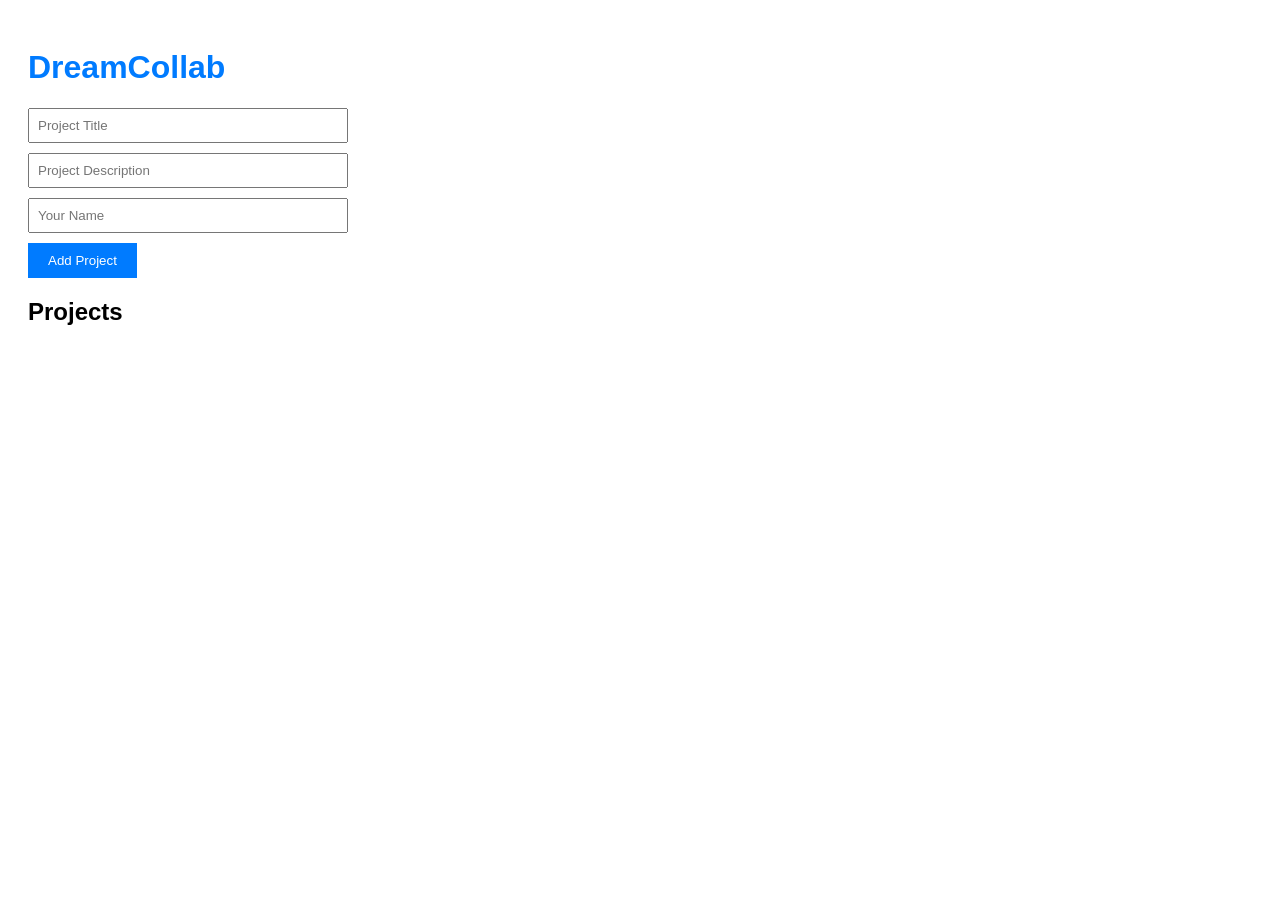
==== inde.html @ d4ff3e09 "Add files via upload" ====
<!doctype html>
     <html lang="en">
     <head>
         <meta charset="UTF-8">
         <meta name="viewport" content="width=device-width, initial-scale=1.0">
         <title>DreamCollab</title>
         <style>
             body {
                 font-family: Arial, sans-serif;
                 padding: 20px;
             }
             h1 {
                 color: #007bff;
             }
             form {
                 margin-bottom: 20px;
             }
             input {
                 display: block;
                 margin: 10px 0;
                 padding: 8px;
                 width: 100%;
                 max-width: 300px;
             }
             button {
                 padding: 10px 20px;
                 background-color: #007bff;
                 color: white;
                 border: none;
                 cursor: pointer;
             }
             button:hover {
                 background-color: #0056b3;
             }
         </style>
     </head>
     <body>
         <h1>DreamCollab</h1>
         <form id="projectForm">
             <input type="text" id="title" placeholder="Project Title" required>
             <input type="text" id="description" placeholder="Project Description" required>
             <input type="text" id="creator" placeholder="Your Name" required>
             <button type="submit">Add Project</button>
         </form>

         <h2>Projects</h2>
         <ul id="projectList"></ul>

         <script>
             const projectForm = document.getElementById('projectForm');
             const projectList = document.getElementById('projectList');
             let projects = [];

             projectForm.addEventListener('submit', (e) => {
                 e.preventDefault();
                 const title = document.getElementById('title').value;
                 const description = document.getElementById('description').value;
                 const creator = document.getElementById('creator').value;

                 const newProject = { title, description, creator };
                 projects.push(newProject);
                 displayProjects();

                 // Clear the form
                 projectForm.reset();
             });

             function displayProjects() {
                 projectList.innerHTML = '';
                 projects.forEach((project) => {
                     const li = document.createElement('li');
                     li.innerHTML = `
                         <h3>${project.title}</h3>
                         <p>${project.description}</p>
                         <small>Created by: ${project.creator}</small>
                     `;
                     projectList.appendChild(li);
                 });
             }
         </script>
     
     </body></html>
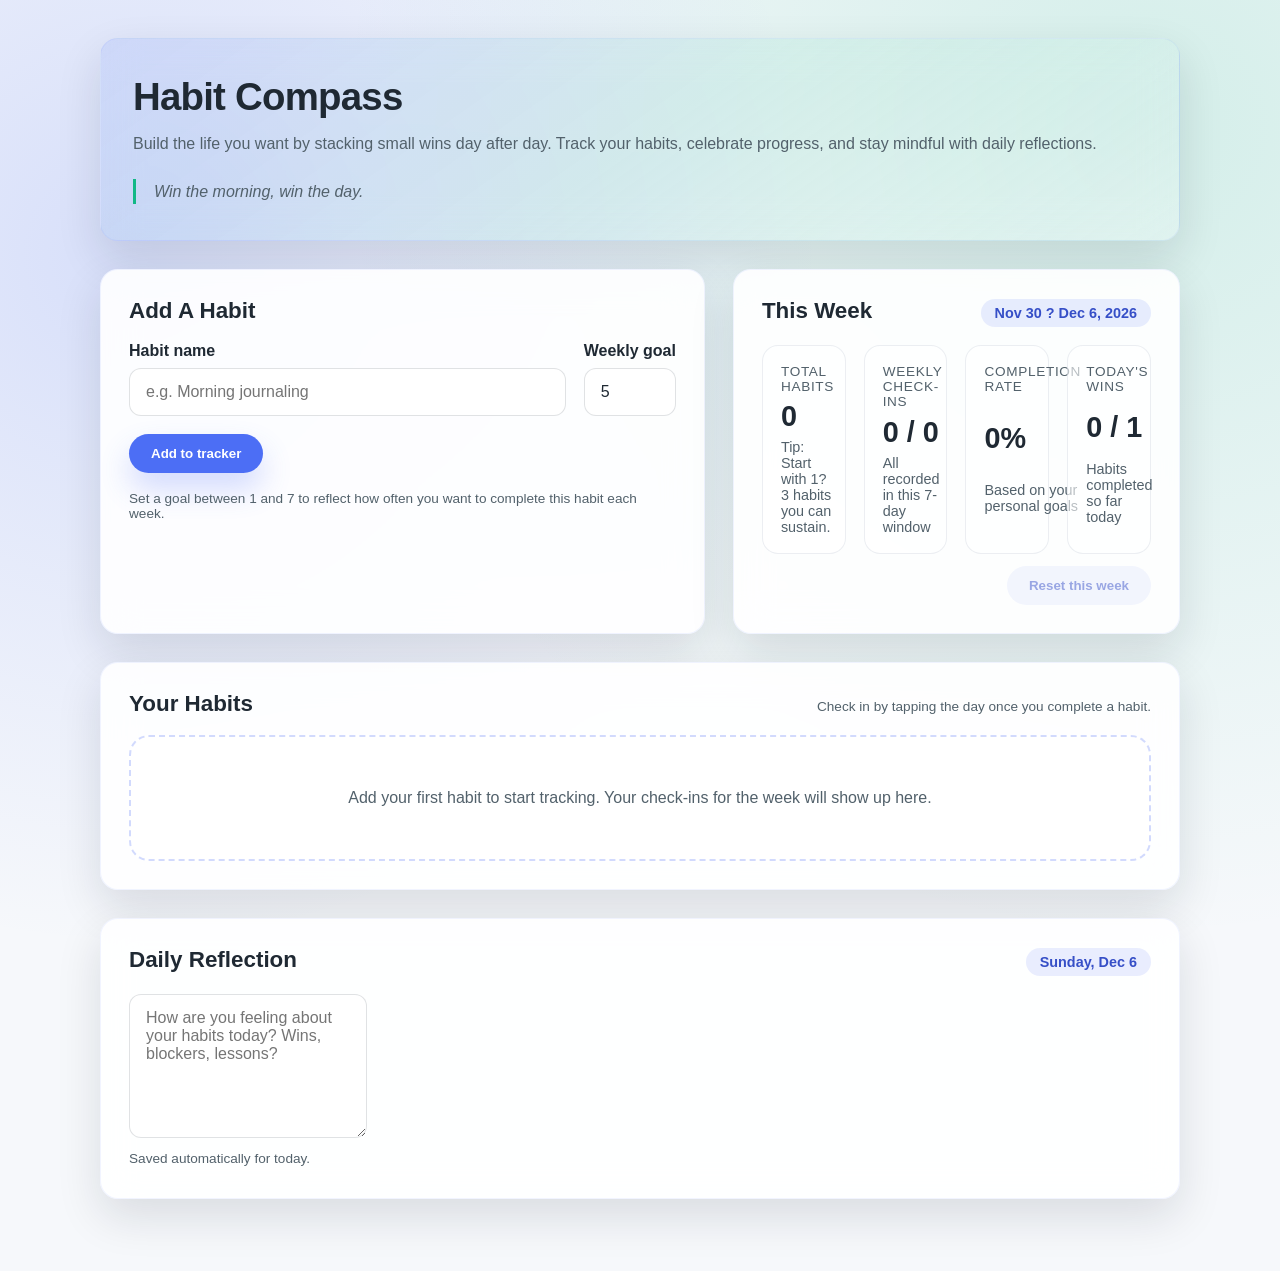
==== commit 0d09e30c: "Refactor: Revamp UI and functionality for habit tracker Co-authored-by: arjunbhaskerk <arjunbhaskerk" ====
--- a/inde.html
+++ b/inde.html
@@ -1,82 +1,865 @@
 <!doctype html>
-     <html lang="en">
-     <head>
-         <meta charset="UTF-8">
-         <meta name="viewport" content="width=device-width, initial-scale=1.0">
-         <title>DreamCollab</title>
-         <style>
-             body {
-                 font-family: Arial, sans-serif;
-                 padding: 20px;
-             }
-             h1 {
-                 color: #007bff;
-             }
-             form {
-                 margin-bottom: 20px;
-             }
-             input {
-                 display: block;
-                 margin: 10px 0;
-                 padding: 8px;
-                 width: 100%;
-                 max-width: 300px;
-             }
-             button {
-                 padding: 10px 20px;
-                 background-color: #007bff;
-                 color: white;
-                 border: none;
-                 cursor: pointer;
-             }
-             button:hover {
-                 background-color: #0056b3;
-             }
-         </style>
-     </head>
-     <body>
-         <h1>DreamCollab</h1>
-         <form id="projectForm">
-             <input type="text" id="title" placeholder="Project Title" required>
-             <input type="text" id="description" placeholder="Project Description" required>
-             <input type="text" id="creator" placeholder="Your Name" required>
-             <button type="submit">Add Project</button>
-         </form>
-
-         <h2>Projects</h2>
-         <ul id="projectList"></ul>
-
-         <script>
-             const projectForm = document.getElementById('projectForm');
-             const projectList = document.getElementById('projectList');
-             let projects = [];
-
-             projectForm.addEventListener('submit', (e) => {
-                 e.preventDefault();
-                 const title = document.getElementById('title').value;
-                 const description = document.getElementById('description').value;
-                 const creator = document.getElementById('creator').value;
-
-                 const newProject = { title, description, creator };
-                 projects.push(newProject);
-                 displayProjects();
-
-                 // Clear the form
-                 projectForm.reset();
-             });
-
-             function displayProjects() {
-                 projectList.innerHTML = '';
-                 projects.forEach((project) => {
-                     const li = document.createElement('li');
-                     li.innerHTML = `
-                         <h3>${project.title}</h3>
-                         <p>${project.description}</p>
-                         <small>Created by: ${project.creator}</small>
-                     `;
-                     projectList.appendChild(li);
-                 });
-             }
-         </script>
-     
-     </body></html>+<html lang="en">
+<head>
+    <meta charset="UTF-8">
+    <meta name="viewport" content="width=device-width, initial-scale=1.0">
+    <title>Simple Habit Tracker</title>
+    <style>
+        :root {
+            color-scheme: light dark;
+            --bg: #f6f8fb;
+            --surface: rgba(255, 255, 255, 0.9);
+            --surface-dark: rgba(27, 38, 59, 0.8);
+            --text: #1f2933;
+            --muted: #52616b;
+            --primary: #4c6ef5;
+            --primary-dark: #364fc7;
+            --accent: #12b886;
+            --shadow: 0 18px 45px rgba(15, 23, 42, 0.12);
+            --radius: 18px;
+            --transition: 200ms ease;
+        }
+
+        @media (prefers-color-scheme: dark) {
+            :root {
+                --bg: #0f172a;
+                --surface: rgba(15, 23, 42, 0.95);
+                --surface-dark: rgba(15, 23, 42, 0.85);
+                --text: #e2e8f0;
+                --muted: #94a3b8;
+                --shadow: 0 18px 35px rgba(0, 0, 0, 0.35);
+            }
+        }
+
+        * {
+            box-sizing: border-box;
+        }
+
+        body {
+            margin: 0;
+            font-family: "Inter", "Segoe UI", sans-serif;
+            background: radial-gradient(circle at 10% 20%, rgba(76, 110, 245, 0.18), transparent 45%),
+                radial-gradient(circle at 90% 10%, rgba(18, 184, 134, 0.15), transparent 50%),
+                var(--bg);
+            min-height: 100vh;
+            color: var(--text);
+            padding: 38px 18px 72px;
+        }
+
+        .app-shell {
+            max-width: 1080px;
+            margin: 0 auto;
+            display: flex;
+            flex-direction: column;
+            gap: 28px;
+        }
+
+        .card {
+            background: var(--surface);
+            backdrop-filter: blur(18px);
+            border-radius: var(--radius);
+            box-shadow: var(--shadow);
+            padding: 28px;
+            border: 1px solid rgba(76, 110, 245, 0.08);
+        }
+
+        .hero {
+            display: grid;
+            gap: 12px;
+            padding: 36px 32px;
+            background: linear-gradient(145deg, rgba(76, 110, 245, 0.12), rgba(18, 184, 134, 0.08), rgba(255, 255, 255, 0.2));
+        }
+
+        h1 {
+            margin: 0;
+            font-size: clamp(2rem, 3vw, 2.8rem);
+            letter-spacing: -0.02em;
+        }
+
+        p {
+            margin: 0;
+            line-height: 1.6;
+            color: var(--muted);
+        }
+
+        .quote {
+            margin-top: 10px;
+            padding-left: 18px;
+            border-left: 3px solid var(--accent);
+            font-style: italic;
+        }
+
+        .layout-grid {
+            display: grid;
+            gap: 28px;
+        }
+
+        @media (min-width: 960px) {
+            .layout-grid {
+                grid-template-columns: 1.15fr 0.85fr;
+            }
+        }
+
+        form {
+            display: grid;
+            gap: 18px;
+        }
+
+        .input-grid {
+            display: grid;
+            gap: 18px;
+        }
+
+        @media (min-width: 640px) {
+            .input-grid {
+                grid-template-columns: 1fr auto;
+            }
+        }
+
+        label {
+            display: flex;
+            flex-direction: column;
+            gap: 8px;
+            font-weight: 600;
+            color: var(--text);
+        }
+
+        input[type="text"],
+        input[type="number"],
+        textarea {
+            border-radius: 12px;
+            border: 1px solid rgba(82, 97, 107, 0.18);
+            padding: 14px 16px;
+            font-size: 1rem;
+            font-family: inherit;
+            color: inherit;
+            background: rgba(255, 255, 255, 0.85);
+            transition: border var(--transition), box-shadow var(--transition);
+        }
+
+        textarea {
+            resize: vertical;
+            min-height: 144px;
+        }
+
+        input:focus,
+        textarea:focus {
+            outline: none;
+            border-color: rgba(76, 110, 245, 0.6);
+            box-shadow: 0 0 0 4px rgba(76, 110, 245, 0.18);
+        }
+
+        button {
+            border: none;
+            border-radius: 999px;
+            padding: 12px 22px;
+            font-weight: 600;
+            cursor: pointer;
+            font-family: inherit;
+            transition: transform var(--transition), box-shadow var(--transition), background var(--transition);
+        }
+
+        .primary {
+            background: var(--primary);
+            color: #fff;
+            box-shadow: 0 16px 30px rgba(76, 110, 245, 0.24);
+        }
+
+        .primary:hover {
+            background: var(--primary-dark);
+            transform: translateY(-1px);
+        }
+
+        .secondary {
+            background: rgba(76, 110, 245, 0.12);
+            color: var(--primary-dark);
+        }
+
+        .secondary:hover {
+            background: rgba(76, 110, 245, 0.18);
+        }
+
+        .ghost {
+            background: transparent;
+            color: var(--primary-dark);
+            padding: 10px 18px;
+        }
+
+        .ghost:hover {
+            background: rgba(76, 110, 245, 0.12);
+        }
+
+        .danger {
+            background: rgba(240, 82, 82, 0.1);
+            color: #c81e1e;
+        }
+
+        .danger:hover {
+            background: rgba(240, 82, 82, 0.18);
+        }
+
+        .section-header {
+            display: flex;
+            gap: 12px;
+            align-items: baseline;
+            justify-content: space-between;
+            flex-wrap: wrap;
+            margin-bottom: 18px;
+        }
+
+        .section-header h2 {
+            margin: 0;
+            font-size: 1.4rem;
+        }
+
+        .chip {
+            background: rgba(76, 110, 245, 0.12);
+            color: var(--primary-dark);
+            padding: 6px 14px;
+            border-radius: 999px;
+            font-size: 0.9rem;
+            font-weight: 600;
+        }
+
+        .stats-grid {
+            display: grid;
+            gap: 18px;
+        }
+
+        @media (min-width: 720px) {
+            .stats-grid {
+                grid-template-columns: repeat(4, minmax(0, 1fr));
+            }
+        }
+
+        .stat {
+            background: rgba(255, 255, 255, 0.6);
+            border-radius: 16px;
+            padding: 18px;
+            display: grid;
+            gap: 6px;
+            border: 1px solid rgba(148, 163, 184, 0.18);
+        }
+
+        .stat .label {
+            font-size: 0.85rem;
+            letter-spacing: 0.05em;
+            text-transform: uppercase;
+            color: var(--muted);
+        }
+
+        .stat .value {
+            font-size: 1.8rem;
+            font-weight: 700;
+            color: var(--text);
+        }
+
+        .stat .helper {
+            font-size: 0.9rem;
+            color: var(--muted);
+        }
+
+        .habit-list {
+            display: grid;
+            gap: 18px;
+        }
+
+        .habit-card {
+            display: grid;
+            gap: 16px;
+            padding: 24px;
+        }
+
+        .habit-header {
+            display: flex;
+            flex-wrap: wrap;
+            align-items: center;
+            justify-content: space-between;
+            gap: 16px;
+        }
+
+        .habit-header h3 {
+            margin: 0 0 4px;
+            font-size: 1.3rem;
+        }
+
+        .habit-header p {
+            margin: 0;
+            color: var(--muted);
+        }
+
+        .habit-actions {
+            display: flex;
+            gap: 10px;
+        }
+
+        .habit-progress {
+            display: grid;
+            gap: 8px;
+        }
+
+        .progress-track {
+            position: relative;
+            background: rgba(76, 110, 245, 0.12);
+            height: 10px;
+            border-radius: 999px;
+            overflow: hidden;
+        }
+
+        .progress-bar {
+            position: absolute;
+            top: 0;
+            left: 0;
+            bottom: 0;
+            width: 0;
+            background: linear-gradient(90deg, var(--primary), var(--accent));
+            border-radius: inherit;
+            transition: width 220ms ease;
+        }
+
+        .habit-progress span {
+            font-size: 0.95rem;
+            color: var(--muted);
+        }
+
+        .habit-grid {
+            display: grid;
+            grid-template-columns: repeat(auto-fit, minmax(110px, 1fr));
+            gap: 12px;
+        }
+
+        .habit-day {
+            border-radius: 14px;
+            padding: 12px;
+            border: 1px solid rgba(148, 163, 184, 0.18);
+            background: rgba(255, 255, 255, 0.65);
+            display: grid;
+            grid-template-columns: auto 1fr;
+            align-items: center;
+            gap: 12px;
+            transition: border var(--transition), box-shadow var(--transition), transform var(--transition);
+            cursor: pointer;
+        }
+
+        .habit-day.today {
+            border-color: rgba(18, 184, 134, 0.45);
+            box-shadow: 0 12px 25px rgba(18, 184, 134, 0.17);
+            transform: translateY(-1px);
+        }
+
+        .habit-day input {
+            width: 22px;
+            height: 22px;
+            border-radius: 6px;
+            border: 2px solid rgba(148, 163, 184, 0.6);
+            appearance: none;
+            display: grid;
+            place-items: center;
+            transition: background var(--transition), border var(--transition);
+        }
+
+        .habit-day input:checked {
+            background: var(--accent);
+            border-color: var(--accent);
+        }
+
+        .habit-day input:checked::after {
+            content: "?";
+            font-size: 0.75rem;
+            color: #fff;
+        }
+
+        .weekday {
+            font-weight: 700;
+            font-size: 0.95rem;
+            color: var(--text);
+        }
+
+        .day-number {
+            font-size: 0.85rem;
+            color: var(--muted);
+        }
+
+        .empty-state {
+            margin: 0;
+            text-align: center;
+            padding: 48px 18px;
+            color: var(--muted);
+            background: rgba(255, 255, 255, 0.7);
+            border-radius: 20px;
+            border: 2px dashed rgba(76, 110, 245, 0.25);
+        }
+
+        .hint {
+            font-size: 0.85rem;
+            color: var(--muted);
+            margin-top: 6px;
+        }
+
+        .form-footer {
+            display: flex;
+            align-items: center;
+            gap: 12px;
+            flex-wrap: wrap;
+        }
+
+        .badge {
+            padding: 6px 12px;
+            border-radius: 999px;
+            background: rgba(76, 110, 245, 0.12);
+            color: var(--primary-dark);
+            font-size: 0.85rem;
+            font-weight: 600;
+        }
+
+        .reflection textarea {
+            background: rgba(255, 255, 255, 0.72);
+        }
+
+        .habits-footer {
+            display: flex;
+            justify-content: flex-end;
+            margin-top: 12px;
+        }
+
+        .habits-footer button {
+            margin-left: auto;
+        }
+
+        .habits-footer button:disabled {
+            opacity: 0.5;
+            cursor: not-allowed;
+            box-shadow: none;
+        }
+    </style>
+</head>
+<body>
+    <div class="app-shell">
+        <header class="hero card">
+            <h1>Habit Compass</h1>
+            <p>Build the life you want by stacking small wins day after day. Track your habits, celebrate progress, and stay mindful with daily reflections.</p>
+            <p class="quote" data-quote></p>
+        </header>
+
+        <main class="layout-grid">
+            <section class="card">
+                <div class="section-header">
+                    <h2>Add A Habit</h2>
+                </div>
+                <form id="habitForm" autocomplete="off">
+                    <div class="input-grid">
+                        <label>
+                            Habit name
+                            <input type="text" id="habitName" placeholder="e.g. Morning journaling" required minlength="2" maxlength="60">
+                        </label>
+                        <label>
+                            Weekly goal
+                            <input type="number" id="habitGoal" value="5" min="1" max="7" step="1">
+                        </label>
+                    </div>
+                    <div class="form-footer">
+                        <button type="submit" class="primary">Add to tracker</button>
+                        <span class="hint">Set a goal between 1 and 7 to reflect how often you want to complete this habit each week.</span>
+                    </div>
+                </form>
+            </section>
+
+            <section class="card stats">
+                <div class="section-header">
+                    <h2>This Week</h2>
+                    <span class="chip" data-week-range></span>
+                </div>
+                <div class="stats-grid">
+                    <article class="stat">
+                        <span class="label">Total Habits</span>
+                        <span class="value" data-total-habits>0</span>
+                        <span class="helper" data-new-habit-helper></span>
+                    </article>
+                    <article class="stat">
+                        <span class="label">Weekly Check-ins</span>
+                        <span class="value" data-weekly-checkins>0 / 0</span>
+                        <span class="helper">All recorded in this 7-day window</span>
+                    </article>
+                    <article class="stat">
+                        <span class="label">Completion Rate</span>
+                        <span class="value" data-completion-rate>0%</span>
+                        <span class="helper">Based on your personal goals</span>
+                    </article>
+                    <article class="stat">
+                        <span class="label">Today's Wins</span>
+                        <span class="value" data-today-progress>0</span>
+                        <span class="helper">Habits completed so far today</span>
+                    </article>
+                </div>
+                <div class="habits-footer">
+                    <button type="button" id="resetWeekButton" class="secondary" disabled>Reset this week</button>
+                </div>
+            </section>
+        </main>
+
+        <section class="card">
+            <div class="section-header">
+                <h2>Your Habits</h2>
+                <span class="hint">Check in by tapping the day once you complete a habit.</span>
+            </div>
+            <div class="habit-list" data-habit-list>
+                <p class="empty-state">Add your first habit to start tracking. Your check-ins for the week will show up here.</p>
+            </div>
+        </section>
+
+        <section class="card reflection">
+            <div class="section-header">
+                <h2>Daily Reflection</h2>
+                <span class="chip" data-reflection-date></span>
+            </div>
+            <textarea id="dailyReflection" placeholder="How are you feeling about your habits today? Wins, blockers, lessons?"></textarea>
+            <p class="hint">Saved automatically for today.</p>
+        </section>
+    </div>
+
+    <script>
+        const STORAGE_KEY = "simpleHabitTrackerHabitsV1";
+        const REFLECTION_KEY_PREFIX = "simpleHabitTrackerReflection";
+
+        const habitForm = document.getElementById("habitForm");
+        const habitNameInput = document.getElementById("habitName");
+        const habitGoalInput = document.getElementById("habitGoal");
+        const habitList = document.querySelector("[data-habit-list]");
+        const weekRangeEl = document.querySelector("[data-week-range]");
+        const totalHabitsEl = document.querySelector("[data-total-habits]");
+        const weeklyCheckinsEl = document.querySelector("[data-weekly-checkins]");
+        const completionRateEl = document.querySelector("[data-completion-rate]");
+        const todayProgressEl = document.querySelector("[data-today-progress]");
+        const newHabitHelper = document.querySelector("[data-new-habit-helper]");
+        const resetWeekButton = document.getElementById("resetWeekButton");
+        const quoteEl = document.querySelector("[data-quote]");
+        const reflectionTextarea = document.getElementById("dailyReflection");
+        const reflectionDateBadge = document.querySelector("[data-reflection-date]");
+
+        const today = new Date();
+        const todayIso = formatISODate(today);
+        const reflectionKey = `${REFLECTION_KEY_PREFIX}-${todayIso}`;
+
+        let habits = loadHabits();
+
+        habitForm.addEventListener("submit", (event) => {
+            event.preventDefault();
+            const name = habitNameInput.value.trim();
+            const goalValue = clampGoal(habitGoalInput.value);
+            if (!name) {
+                habitNameInput.focus();
+                return;
+            }
+
+            const newHabit = {
+                id: createId(),
+                name,
+                goalPerWeek: goalValue,
+                completions: {},
+                createdAt: todayIso
+            };
+
+            habits = [newHabit, ...habits];
+            saveHabits();
+            habitForm.reset();
+            habitGoalInput.value = goalValue;
+            habitNameInput.focus();
+            renderHabits();
+        });
+
+        resetWeekButton.addEventListener("click", () => {
+            if (!habits.length) {
+                return;
+            }
+            const week = getWeekDates();
+            const weekDates = week.map((day) => day.iso);
+            const hasCompletions = habits.some((habit) => weekDates.some((date) => habit.completions?.[date]));
+            if (!hasCompletions) {
+                return;
+            }
+            const confirmed = window.confirm("Reset all check-ins for the current week? This cannot be undone.");
+            if (!confirmed) {
+                return;
+            }
+            habits = habits.map((habit) => {
+                const updated = { ...habit };
+                weekDates.forEach((date) => {
+                    if (updated.completions) {
+                        delete updated.completions[date];
+                    }
+                });
+                return updated;
+            });
+            saveHabits();
+            renderHabits();
+        });
+
+        reflectionTextarea.addEventListener("input", () => {
+            const value = reflectionTextarea.value.trim();
+            if (value) {
+                localStorage.setItem(reflectionKey, value);
+            } else {
+                localStorage.removeItem(reflectionKey);
+            }
+        });
+
+        function loadHabits() {
+            try {
+                const saved = JSON.parse(localStorage.getItem(STORAGE_KEY) || "[]");
+                if (!Array.isArray(saved)) {
+                    return [];
+                }
+                return saved.map((habit) => normalizeHabit(habit));
+            } catch (error) {
+                console.warn("Unable to load saved habits", error);
+                return [];
+            }
+        }
+
+        function normalizeHabit(habit) {
+            const goal = clampGoal(habit?.goalPerWeek ?? 5);
+            return {
+                id: habit?.id ?? createId(),
+                name: habit?.name?.trim() || "Untitled habit",
+                goalPerWeek: goal,
+                completions: isPlainObject(habit?.completions) ? habit.completions : {},
+                createdAt: habit?.createdAt ?? todayIso
+            };
+        }
+
+        function saveHabits() {
+            localStorage.setItem(STORAGE_KEY, JSON.stringify(habits));
+        }
+
+        function clampGoal(value) {
+            const num = Number(value);
+            if (!Number.isFinite(num)) {
+                return 5;
+            }
+            return Math.min(7, Math.max(1, Math.round(num)));
+        }
+
+        function createId() {
+            if (typeof crypto !== "undefined" && typeof crypto.randomUUID === "function") {
+                return crypto.randomUUID();
+            }
+            return `habit-${Date.now()}-${Math.random().toString(16).slice(2)}`;
+        }
+
+        function isPlainObject(value) {
+            return typeof value === "object" && value !== null && !Array.isArray(value);
+        }
+
+        function formatISODate(date) {
+            return date.toISOString().slice(0, 10);
+        }
+
+        function getWeekDates(baseDate = new Date()) {
+            const start = new Date(baseDate);
+            const day = start.getDay();
+            const diff = start.getDate() - day + (day === 0 ? -6 : 1);
+            start.setDate(diff);
+            start.setHours(0, 0, 0, 0);
+            return Array.from({ length: 7 }, (_, index) => {
+                const current = new Date(start);
+                current.setDate(start.getDate() + index);
+                return {
+                    iso: formatISODate(current),
+                    weekday: current.toLocaleDateString(undefined, { weekday: "short" }),
+                    dayNumber: current.getDate(),
+                    month: current.toLocaleDateString(undefined, { month: "short" }),
+                    year: current.getFullYear(),
+                    fullLabel: current.toLocaleDateString(undefined, { weekday: "long", month: "long", day: "numeric" })
+                };
+            });
+        }
+
+        function renderHabits() {
+            const week = getWeekDates();
+            habitList.innerHTML = "";
+
+            if (!habits.length) {
+                habitList.innerHTML = '<p class="empty-state">Add your first habit to start tracking. Your check-ins for the week will show up here.</p>';
+                updateSummary(week);
+                return;
+            }
+
+            const fragment = document.createDocumentFragment();
+            habits.forEach((habit) => {
+                const habitCard = document.createElement("article");
+                habitCard.className = "habit-card card";
+
+                const header = document.createElement("div");
+                header.className = "habit-header";
+
+                const info = document.createElement("div");
+                const title = document.createElement("h3");
+                title.textContent = habit.name;
+                const subtitle = document.createElement("p");
+                subtitle.textContent = `Goal: ${habit.goalPerWeek} ${habit.goalPerWeek === 1 ? "check-in" : "check-ins"} this week`;
+                info.append(title, subtitle);
+
+                const actions = document.createElement("div");
+                actions.className = "habit-actions";
+
+                const todayButton = document.createElement("button");
+                todayButton.type = "button";
+                todayButton.className = "ghost";
+                todayButton.textContent = habit.completions?.[todayIso] ? "Undo today" : "Mark today";
+                todayButton.addEventListener("click", () => {
+                    toggleCompletion(habit.id, todayIso, !(habit.completions?.[todayIso]));
+                });
+
+                const deleteButton = document.createElement("button");
+                deleteButton.type = "button";
+                deleteButton.className = "danger";
+                deleteButton.textContent = "Remove";
+                deleteButton.addEventListener("click", () => {
+                    const confirmed = window.confirm(`Remove the habit "${habit.name}"? This will delete all check-ins.`);
+                    if (!confirmed) {
+                        return;
+                    }
+                    habits = habits.filter((item) => item.id !== habit.id);
+                    saveHabits();
+                    renderHabits();
+                });
+
+                actions.append(todayButton, deleteButton);
+                header.append(info, actions);
+
+                const completedThisWeek = week.filter((day) => habit.completions?.[day.iso]).length;
+                const goal = Math.min(7, Math.max(1, habit.goalPerWeek));
+                const completionPercent = Math.max(0, Math.min(100, Math.round((completedThisWeek / goal) * 100)));
+
+                const progressWrapper = document.createElement("div");
+                progressWrapper.className = "habit-progress";
+
+                const progressTrack = document.createElement("div");
+                progressTrack.className = "progress-track";
+                progressTrack.setAttribute("role", "progressbar");
+                progressTrack.setAttribute("aria-valuemin", "0");
+                progressTrack.setAttribute("aria-valuemax", String(goal));
+                progressTrack.setAttribute("aria-valuenow", String(completedThisWeek));
+
+                const progressBar = document.createElement("div");
+                progressBar.className = "progress-bar";
+                progressBar.style.width = `${completionPercent}%`;
+
+                progressTrack.append(progressBar);
+                const progressLabel = document.createElement("span");
+                progressLabel.textContent = `${completedThisWeek}/${goal} check-ins logged`;
+                progressWrapper.append(progressTrack, progressLabel);
+
+                const grid = document.createElement("div");
+                grid.className = "habit-grid";
+
+                week.forEach((day) => {
+                    const dayLabel = document.createElement("label");
+                    dayLabel.className = "habit-day";
+                    dayLabel.title = day.fullLabel;
+                    if (day.iso === todayIso) {
+                        dayLabel.classList.add("today");
+                    }
+
+                    const checkbox = document.createElement("input");
+                    checkbox.type = "checkbox";
+                    checkbox.checked = Boolean(habit.completions?.[day.iso]);
+                    checkbox.setAttribute("aria-label", `${habit.name} on ${day.fullLabel}`);
+                    checkbox.addEventListener("change", (event) => {
+                        toggleCompletion(habit.id, day.iso, event.target.checked);
+                    });
+
+                    const textWrapper = document.createElement("div");
+                    textWrapper.style.display = "grid";
+                    textWrapper.style.gap = "2px";
+                    const weekdaySpan = document.createElement("span");
+                    weekdaySpan.className = "weekday";
+                    weekdaySpan.textContent = day.weekday;
+                    const dayNumberSpan = document.createElement("span");
+                    dayNumberSpan.className = "day-number";
+                    dayNumberSpan.textContent = `${day.dayNumber} ${day.month}`;
+                    textWrapper.append(weekdaySpan, dayNumberSpan);
+
+                    dayLabel.append(checkbox, textWrapper);
+                    grid.append(dayLabel);
+                });
+
+                habitCard.append(header, progressWrapper, grid);
+                fragment.append(habitCard);
+            });
+
+            habitList.append(fragment);
+            updateSummary(week);
+        }
+
+        function toggleCompletion(habitId, dateIso, isComplete) {
+            habits = habits.map((habit) => {
+                if (habit.id !== habitId) {
+                    return habit;
+                }
+                const completions = { ...(habit.completions || {}) };
+                if (isComplete) {
+                    completions[dateIso] = true;
+                } else {
+                    delete completions[dateIso];
+                }
+                return { ...habit, completions };
+            });
+            saveHabits();
+            renderHabits();
+        }
+
+        function updateSummary(week = getWeekDates()) {
+            const totalHabits = habits.length;
+            const totalTargets = habits.reduce((sum, habit) => sum + Math.min(7, Math.max(1, habit.goalPerWeek)), 0);
+            const totalCheckins = habits.reduce((sum, habit) => {
+                return sum + week.reduce((count, day) => count + (habit.completions?.[day.iso] ? 1 : 0), 0);
+            }, 0);
+            const todayCompletions = habits.filter((habit) => habit.completions?.[todayIso]).length;
+            const completionRate = totalTargets ? Math.round((totalCheckins / totalTargets) * 100) : 0;
+
+            totalHabitsEl.textContent = String(totalHabits);
+            newHabitHelper.textContent = totalHabits ? "" : "Tip: Start with 1?3 habits you can sustain.";
+            weeklyCheckinsEl.textContent = `${totalCheckins} / ${totalTargets}`;
+            completionRateEl.textContent = `${Math.min(100, Math.max(0, completionRate))}%`;
+            todayProgressEl.textContent = `${todayCompletions} / ${totalHabits || 1}`;
+
+            const start = week[0];
+            const end = week[week.length - 1];
+            const sameYear = start.year === end.year;
+            const rangeText = `${start.month} ${start.dayNumber}${sameYear ? "" : `, ${start.year}`} ? ${end.month} ${end.dayNumber}, ${end.year}`;
+            weekRangeEl.textContent = rangeText;
+
+            const hasCheckins = totalCheckins > 0;
+            resetWeekButton.disabled = !hasCheckins;
+        }
+
+        function renderQuote() {
+            const quotes = [
+                "Small, consistent actions create lasting change.",
+                "You don?t need more motivation, just one tiny action right now.",
+                "Habits are votes for the person you want to become.",
+                "Win the morning, win the day.",
+                "Momentum comes from keeping promises to yourself.",
+                "Progress is better than perfection?keep showing up.",
+                "Stack your habits with joy and the results will follow.",
+                "Make it easy, make it obvious, make it satisfying.",
+                "Tiny gains compound into remarkable transformations.",
+                "Celebrate the effort, the outcome will take care of itself."
+            ];
+            const hash = Array.from(todayIso).reduce((acc, char) => acc + char.charCodeAt(0), 0);
+            const quote = quotes[hash % quotes.length];
+            quoteEl.textContent = quote;
+        }
+
+        function renderReflection() {
+            reflectionTextarea.value = localStorage.getItem(reflectionKey) || "";
+            reflectionDateBadge.textContent = today.toLocaleDateString(undefined, { weekday: "long", month: "short", day: "numeric" });
+        }
+
+        renderQuote();
+        renderReflection();
+        renderHabits();
+    </script>
+</body>
+</html>
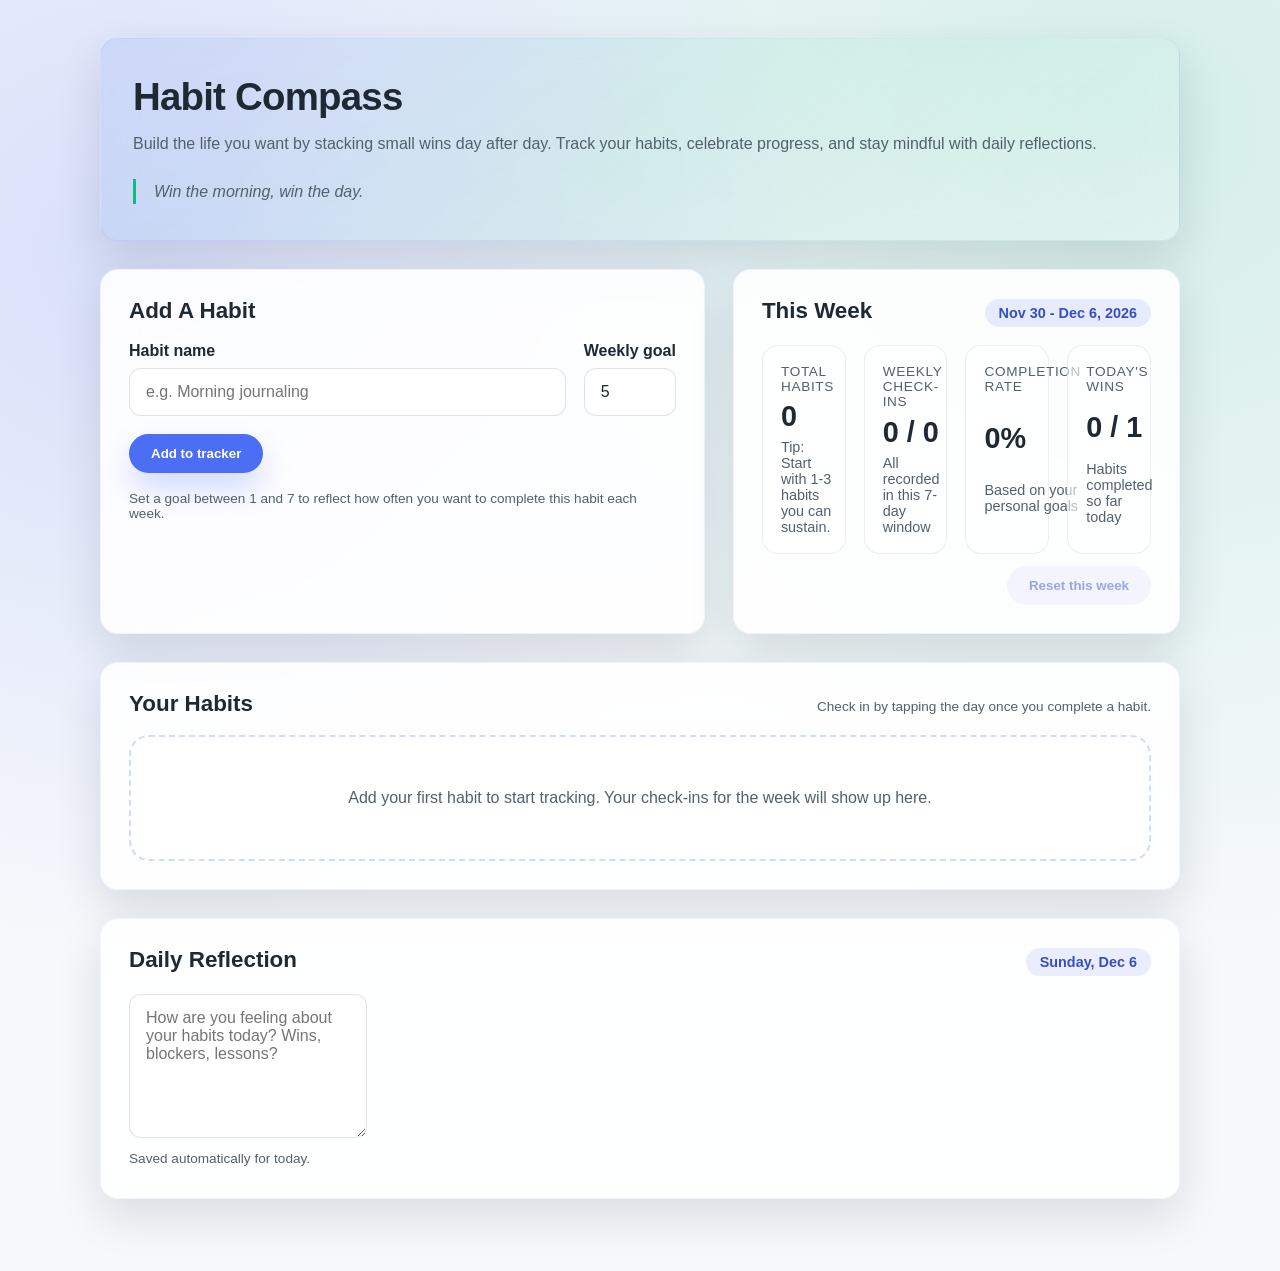
==== commit 5e28decc: "Fix: Update checkmark, helper text, and quote formatting Co-authored-by: arjunbhaskerk <arjunbhasker" ====
--- a/inde.html
+++ b/inde.html
@@ -364,7 +364,7 @@
         }
 
         .habit-day input:checked::after {
-            content: "?";
+            content: "\2713";
             font-size: 0.75rem;
             color: #fff;
         }
@@ -819,7 +819,7 @@
             const completionRate = totalTargets ? Math.round((totalCheckins / totalTargets) * 100) : 0;
 
             totalHabitsEl.textContent = String(totalHabits);
-            newHabitHelper.textContent = totalHabits ? "" : "Tip: Start with 1?3 habits you can sustain.";
+            newHabitHelper.textContent = totalHabits ? "" : "Tip: Start with 1-3 habits you can sustain.";
             weeklyCheckinsEl.textContent = `${totalCheckins} / ${totalTargets}`;
             completionRateEl.textContent = `${Math.min(100, Math.max(0, completionRate))}%`;
             todayProgressEl.textContent = `${todayCompletions} / ${totalHabits || 1}`;
@@ -827,7 +827,7 @@
             const start = week[0];
             const end = week[week.length - 1];
             const sameYear = start.year === end.year;
-            const rangeText = `${start.month} ${start.dayNumber}${sameYear ? "" : `, ${start.year}`} ? ${end.month} ${end.dayNumber}, ${end.year}`;
+            const rangeText = `${start.month} ${start.dayNumber}${sameYear ? "" : `, ${start.year}`} - ${end.month} ${end.dayNumber}, ${end.year}`;
             weekRangeEl.textContent = rangeText;
 
             const hasCheckins = totalCheckins > 0;
@@ -837,11 +837,11 @@
         function renderQuote() {
             const quotes = [
                 "Small, consistent actions create lasting change.",
-                "You don?t need more motivation, just one tiny action right now.",
+                "You don't need more motivation, just one tiny action right now.",
                 "Habits are votes for the person you want to become.",
                 "Win the morning, win the day.",
                 "Momentum comes from keeping promises to yourself.",
-                "Progress is better than perfection?keep showing up.",
+                "Progress is better than perfection - keep showing up.",
                 "Stack your habits with joy and the results will follow.",
                 "Make it easy, make it obvious, make it satisfying.",
                 "Tiny gains compound into remarkable transformations.",
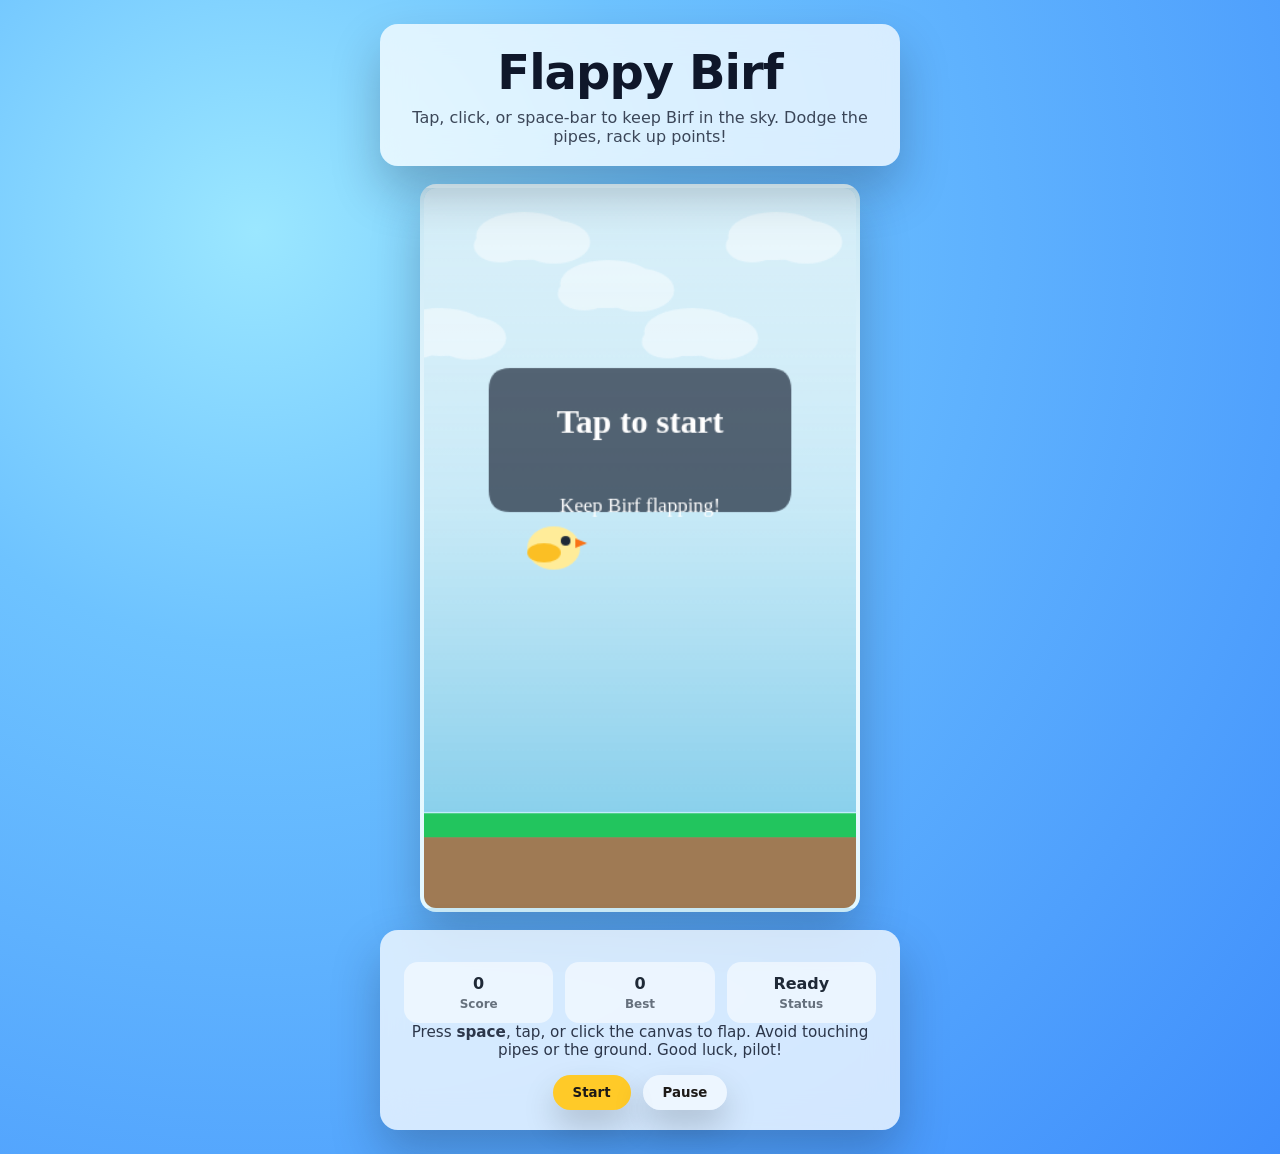
==== commit 9ada6bff: "Refactor: Update game to Flappy Birf Replace habit tracker with a Flappy Birf game, including update" ====
--- a/inde.html
+++ b/inde.html
@@ -1,33 +1,26 @@
 <!doctype html>
 <html lang="en">
 <head>
-    <meta charset="UTF-8">
-    <meta name="viewport" content="width=device-width, initial-scale=1.0">
-    <title>Simple Habit Tracker</title>
+    <meta charset="utf-8">
+    <meta name="viewport" content="width=device-width, initial-scale=1">
+    <title>Flappy Birf</title>
     <style>
         :root {
             color-scheme: light dark;
-            --bg: #f6f8fb;
-            --surface: rgba(255, 255, 255, 0.9);
-            --surface-dark: rgba(27, 38, 59, 0.8);
-            --text: #1f2933;
-            --muted: #52616b;
-            --primary: #4c6ef5;
-            --primary-dark: #364fc7;
-            --accent: #12b886;
-            --shadow: 0 18px 45px rgba(15, 23, 42, 0.12);
-            --radius: 18px;
-            --transition: 200ms ease;
+            --bg: radial-gradient(circle at 20% 20%, #9be7ff 0%, #6ec3ff 30%, #3f8efc 100%);
+            --card: rgba(255, 255, 255, 0.75);
+            --text: #0f172a;
+            --accent: #ffca28;
+            --shadow: 0 24px 48px rgba(15, 23, 42, 0.25);
         }
 
         @media (prefers-color-scheme: dark) {
             :root {
-                --bg: #0f172a;
-                --surface: rgba(15, 23, 42, 0.95);
-                --surface-dark: rgba(15, 23, 42, 0.85);
+                --bg: radial-gradient(circle at 20% 20%, #334155 0%, #1e293b 60%, #0f172a 100%);
+                --card: rgba(15, 23, 42, 0.72);
                 --text: #e2e8f0;
-                --muted: #94a3b8;
-                --shadow: 0 18px 35px rgba(0, 0, 0, 0.35);
+                --accent: #fbbf24;
+                --shadow: 0 20px 44px rgba(0, 0, 0, 0.45);
             }
         }
 
@@ -37,829 +30,514 @@
 
         body {
             margin: 0;
-            font-family: "Inter", "Segoe UI", sans-serif;
-            background: radial-gradient(circle at 10% 20%, rgba(76, 110, 245, 0.18), transparent 45%),
-                radial-gradient(circle at 90% 10%, rgba(18, 184, 134, 0.15), transparent 50%),
-                var(--bg);
             min-height: 100vh;
+            font-family: "Inter", "Segoe UI", system-ui, sans-serif;
+            display: flex;
+            align-items: center;
+            justify-content: center;
+            background: var(--bg);
             color: var(--text);
-            padding: 38px 18px 72px;
-        }
-
-        .app-shell {
-            max-width: 1080px;
-            margin: 0 auto;
-            display: flex;
-            flex-direction: column;
-            gap: 28px;
-        }
-
-        .card {
-            background: var(--surface);
-            backdrop-filter: blur(18px);
-            border-radius: var(--radius);
-            box-shadow: var(--shadow);
-            padding: 28px;
-            border: 1px solid rgba(76, 110, 245, 0.08);
-        }
-
-        .hero {
-            display: grid;
-            gap: 12px;
-            padding: 36px 32px;
-            background: linear-gradient(145deg, rgba(76, 110, 245, 0.12), rgba(18, 184, 134, 0.08), rgba(255, 255, 255, 0.2));
-        }
-
-        h1 {
-            margin: 0;
-            font-size: clamp(2rem, 3vw, 2.8rem);
-            letter-spacing: -0.02em;
-        }
-
-        p {
-            margin: 0;
-            line-height: 1.6;
-            color: var(--muted);
-        }
-
-        .quote {
-            margin-top: 10px;
-            padding-left: 18px;
-            border-left: 3px solid var(--accent);
-            font-style: italic;
-        }
-
-        .layout-grid {
-            display: grid;
-            gap: 28px;
-        }
-
-        @media (min-width: 960px) {
-            .layout-grid {
-                grid-template-columns: 1.15fr 0.85fr;
-            }
-        }
-
-        form {
+            padding: 24px;
+        }
+
+        .game-wrapper {
+            width: min(520px, 100%);
             display: grid;
             gap: 18px;
-        }
-
-        .input-grid {
+            justify-items: center;
+            text-align: center;
+        }
+
+        .panel {
+            width: 100%;
+            background: var(--card);
+            backdrop-filter: blur(16px);
+            border-radius: 18px;
+            padding: 20px 24px;
+            box-shadow: var(--shadow);
+        }
+
+        h1 {
+            margin: 0 0 8px;
+            font-size: clamp(2.2rem, 5vw, 3rem);
+            letter-spacing: -0.02em;
+        }
+
+        .tagline {
+            margin: 0;
+            opacity: 0.78;
+        }
+
+        canvas {
+            width: 100%;
+            height: auto;
+            max-width: 440px;
+            border-radius: 16px;
+            border: 4px solid rgba(255, 255, 255, 0.55);
+            background:
+                linear-gradient(#87ceeb 0%, #e0f6ff 45%, #c1f0ff 100%);
+            box-shadow: var(--shadow);
+        }
+
+        .scoreboard {
             display: grid;
-            gap: 18px;
-        }
-
-        @media (min-width: 640px) {
-            .input-grid {
-                grid-template-columns: 1fr auto;
-            }
-        }
-
-        label {
+            grid-template-columns: repeat(3, minmax(0, 1fr));
+            gap: 12px;
+            margin-top: 12px;
+        }
+
+        .stat {
+            background: rgba(255, 255, 255, 0.55);
+            border-radius: 14px;
+            padding: 12px;
+            font-weight: 600;
+            color: #1f2937;
+        }
+
+        .stat span {
+            display: block;
+            font-size: 0.75rem;
+            opacity: 0.65;
+            margin-top: 4px;
+        }
+
+        @media (prefers-color-scheme: dark) {
+            .stat {
+                background: rgba(15, 23, 42, 0.6);
+                color: #e2e8f0;
+            }
+
+            canvas {
+                border-color: rgba(148, 163, 184, 0.36);
+            }
+        }
+
+        .hint {
+            margin: 0;
+            font-size: 0.95rem;
+            opacity: 0.85;
+        }
+
+        .actions {
+            margin-top: 16px;
             display: flex;
-            flex-direction: column;
-            gap: 8px;
-            font-weight: 600;
-            color: var(--text);
-        }
-
-        input[type="text"],
-        input[type="number"],
-        textarea {
-            border-radius: 12px;
-            border: 1px solid rgba(82, 97, 107, 0.18);
-            padding: 14px 16px;
-            font-size: 1rem;
-            font-family: inherit;
-            color: inherit;
-            background: rgba(255, 255, 255, 0.85);
-            transition: border var(--transition), box-shadow var(--transition);
-        }
-
-        textarea {
-            resize: vertical;
-            min-height: 144px;
-        }
-
-        input:focus,
-        textarea:focus {
-            outline: none;
-            border-color: rgba(76, 110, 245, 0.6);
-            box-shadow: 0 0 0 4px rgba(76, 110, 245, 0.18);
+            justify-content: center;
+            gap: 12px;
+            flex-wrap: wrap;
         }
 
         button {
             border: none;
             border-radius: 999px;
-            padding: 12px 22px;
+            padding: 10px 20px;
             font-weight: 600;
+            font-family: inherit;
             cursor: pointer;
-            font-family: inherit;
-            transition: transform var(--transition), box-shadow var(--transition), background var(--transition);
-        }
-
-        .primary {
-            background: var(--primary);
-            color: #fff;
-            box-shadow: 0 16px 30px rgba(76, 110, 245, 0.24);
-        }
-
-        .primary:hover {
-            background: var(--primary-dark);
-            transform: translateY(-1px);
-        }
-
-        .secondary {
-            background: rgba(76, 110, 245, 0.12);
-            color: var(--primary-dark);
-        }
-
-        .secondary:hover {
-            background: rgba(76, 110, 245, 0.18);
+            background: var(--accent);
+            color: #1c1917;
+            box-shadow: 0 16px 32px rgba(0, 0, 0, 0.18);
+            transition: transform 160ms ease, box-shadow 160ms ease;
+        }
+
+        button:hover {
+            transform: translateY(-2px);
+            box-shadow: 0 20px 36px rgba(0, 0, 0, 0.22);
+        }
+
+        button:active {
+            transform: translateY(1px);
         }
 
         .ghost {
-            background: transparent;
-            color: var(--primary-dark);
-            padding: 10px 18px;
-        }
-
-        .ghost:hover {
-            background: rgba(76, 110, 245, 0.12);
-        }
-
-        .danger {
-            background: rgba(240, 82, 82, 0.1);
-            color: #c81e1e;
-        }
-
-        .danger:hover {
-            background: rgba(240, 82, 82, 0.18);
-        }
-
-        .section-header {
-            display: flex;
-            gap: 12px;
-            align-items: baseline;
-            justify-content: space-between;
-            flex-wrap: wrap;
-            margin-bottom: 18px;
-        }
-
-        .section-header h2 {
-            margin: 0;
-            font-size: 1.4rem;
-        }
-
-        .chip {
-            background: rgba(76, 110, 245, 0.12);
-            color: var(--primary-dark);
-            padding: 6px 14px;
-            border-radius: 999px;
-            font-size: 0.9rem;
-            font-weight: 600;
-        }
-
-        .stats-grid {
-            display: grid;
-            gap: 18px;
-        }
-
-        @media (min-width: 720px) {
-            .stats-grid {
-                grid-template-columns: repeat(4, minmax(0, 1fr));
-            }
-        }
-
-        .stat {
             background: rgba(255, 255, 255, 0.6);
-            border-radius: 16px;
-            padding: 18px;
-            display: grid;
-            gap: 6px;
-            border: 1px solid rgba(148, 163, 184, 0.18);
-        }
-
-        .stat .label {
-            font-size: 0.85rem;
-            letter-spacing: 0.05em;
-            text-transform: uppercase;
-            color: var(--muted);
-        }
-
-        .stat .value {
-            font-size: 1.8rem;
-            font-weight: 700;
-            color: var(--text);
-        }
-
-        .stat .helper {
-            font-size: 0.9rem;
-            color: var(--muted);
-        }
-
-        .habit-list {
-            display: grid;
-            gap: 18px;
-        }
-
-        .habit-card {
-            display: grid;
-            gap: 16px;
-            padding: 24px;
-        }
-
-        .habit-header {
-            display: flex;
-            flex-wrap: wrap;
-            align-items: center;
-            justify-content: space-between;
-            gap: 16px;
-        }
-
-        .habit-header h3 {
-            margin: 0 0 4px;
-            font-size: 1.3rem;
-        }
-
-        .habit-header p {
-            margin: 0;
-            color: var(--muted);
-        }
-
-        .habit-actions {
-            display: flex;
-            gap: 10px;
-        }
-
-        .habit-progress {
-            display: grid;
-            gap: 8px;
-        }
-
-        .progress-track {
-            position: relative;
-            background: rgba(76, 110, 245, 0.12);
-            height: 10px;
-            border-radius: 999px;
-            overflow: hidden;
-        }
-
-        .progress-bar {
-            position: absolute;
-            top: 0;
-            left: 0;
-            bottom: 0;
-            width: 0;
-            background: linear-gradient(90deg, var(--primary), var(--accent));
-            border-radius: inherit;
-            transition: width 220ms ease;
-        }
-
-        .habit-progress span {
-            font-size: 0.95rem;
-            color: var(--muted);
-        }
-
-        .habit-grid {
-            display: grid;
-            grid-template-columns: repeat(auto-fit, minmax(110px, 1fr));
-            gap: 12px;
-        }
-
-        .habit-day {
-            border-radius: 14px;
-            padding: 12px;
-            border: 1px solid rgba(148, 163, 184, 0.18);
-            background: rgba(255, 255, 255, 0.65);
-            display: grid;
-            grid-template-columns: auto 1fr;
-            align-items: center;
-            gap: 12px;
-            transition: border var(--transition), box-shadow var(--transition), transform var(--transition);
-            cursor: pointer;
-        }
-
-        .habit-day.today {
-            border-color: rgba(18, 184, 134, 0.45);
-            box-shadow: 0 12px 25px rgba(18, 184, 134, 0.17);
-            transform: translateY(-1px);
-        }
-
-        .habit-day input {
-            width: 22px;
-            height: 22px;
-            border-radius: 6px;
-            border: 2px solid rgba(148, 163, 184, 0.6);
-            appearance: none;
-            display: grid;
-            place-items: center;
-            transition: background var(--transition), border var(--transition);
-        }
-
-        .habit-day input:checked {
-            background: var(--accent);
-            border-color: var(--accent);
-        }
-
-        .habit-day input:checked::after {
-            content: "\2713";
-            font-size: 0.75rem;
-            color: #fff;
-        }
-
-        .weekday {
-            font-weight: 700;
-            font-size: 0.95rem;
-            color: var(--text);
-        }
-
-        .day-number {
-            font-size: 0.85rem;
-            color: var(--muted);
-        }
-
-        .empty-state {
-            margin: 0;
-            text-align: center;
-            padding: 48px 18px;
-            color: var(--muted);
-            background: rgba(255, 255, 255, 0.7);
-            border-radius: 20px;
-            border: 2px dashed rgba(76, 110, 245, 0.25);
-        }
-
-        .hint {
-            font-size: 0.85rem;
-            color: var(--muted);
-            margin-top: 6px;
-        }
-
-        .form-footer {
-            display: flex;
-            align-items: center;
-            gap: 12px;
-            flex-wrap: wrap;
-        }
-
-        .badge {
-            padding: 6px 12px;
-            border-radius: 999px;
-            background: rgba(76, 110, 245, 0.12);
-            color: var(--primary-dark);
-            font-size: 0.85rem;
-            font-weight: 600;
-        }
-
-        .reflection textarea {
-            background: rgba(255, 255, 255, 0.72);
-        }
-
-        .habits-footer {
-            display: flex;
-            justify-content: flex-end;
-            margin-top: 12px;
-        }
-
-        .habits-footer button {
-            margin-left: auto;
-        }
-
-        .habits-footer button:disabled {
-            opacity: 0.5;
-            cursor: not-allowed;
-            box-shadow: none;
         }
     </style>
 </head>
 <body>
-    <div class="app-shell">
-        <header class="hero card">
-            <h1>Habit Compass</h1>
-            <p>Build the life you want by stacking small wins day after day. Track your habits, celebrate progress, and stay mindful with daily reflections.</p>
-            <p class="quote" data-quote></p>
-        </header>
-
-        <main class="layout-grid">
-            <section class="card">
-                <div class="section-header">
-                    <h2>Add A Habit</h2>
+    <div class="game-wrapper">
+        <div class="panel">
+            <h1>Flappy Birf</h1>
+            <p class="tagline">Tap, click, or space-bar to keep Birf in the sky. Dodge the pipes, rack up points!</p>
+        </div>
+
+        <canvas id="game" width="360" height="600" aria-label="Flappy Birf game area" role="img"></canvas>
+
+        <div class="panel">
+            <div class="scoreboard">
+                <div class="stat">
+                    <div id="score">0</div>
+                    <span>Score</span>
                 </div>
-                <form id="habitForm" autocomplete="off">
-                    <div class="input-grid">
-                        <label>
-                            Habit name
-                            <input type="text" id="habitName" placeholder="e.g. Morning journaling" required minlength="2" maxlength="60">
-                        </label>
-                        <label>
-                            Weekly goal
-                            <input type="number" id="habitGoal" value="5" min="1" max="7" step="1">
-                        </label>
-                    </div>
-                    <div class="form-footer">
-                        <button type="submit" class="primary">Add to tracker</button>
-                        <span class="hint">Set a goal between 1 and 7 to reflect how often you want to complete this habit each week.</span>
-                    </div>
-                </form>
-            </section>
-
-            <section class="card stats">
-                <div class="section-header">
-                    <h2>This Week</h2>
-                    <span class="chip" data-week-range></span>
+                <div class="stat">
+                    <div id="best">0</div>
+                    <span>Best</span>
                 </div>
-                <div class="stats-grid">
-                    <article class="stat">
-                        <span class="label">Total Habits</span>
-                        <span class="value" data-total-habits>0</span>
-                        <span class="helper" data-new-habit-helper></span>
-                    </article>
-                    <article class="stat">
-                        <span class="label">Weekly Check-ins</span>
-                        <span class="value" data-weekly-checkins>0 / 0</span>
-                        <span class="helper">All recorded in this 7-day window</span>
-                    </article>
-                    <article class="stat">
-                        <span class="label">Completion Rate</span>
-                        <span class="value" data-completion-rate>0%</span>
-                        <span class="helper">Based on your personal goals</span>
-                    </article>
-                    <article class="stat">
-                        <span class="label">Today's Wins</span>
-                        <span class="value" data-today-progress>0</span>
-                        <span class="helper">Habits completed so far today</span>
-                    </article>
+                <div class="stat">
+                    <div id="status">Ready</div>
+                    <span>Status</span>
                 </div>
-                <div class="habits-footer">
-                    <button type="button" id="resetWeekButton" class="secondary" disabled>Reset this week</button>
-                </div>
-            </section>
-        </main>
-
-        <section class="card">
-            <div class="section-header">
-                <h2>Your Habits</h2>
-                <span class="hint">Check in by tapping the day once you complete a habit.</span>
             </div>
-            <div class="habit-list" data-habit-list>
-                <p class="empty-state">Add your first habit to start tracking. Your check-ins for the week will show up here.</p>
+            <p class="hint">Press <strong>space</strong>, tap, or click the canvas to flap. Avoid touching pipes or the ground. Good luck, pilot!</p>
+            <div class="actions">
+                <button id="startButton">Start</button>
+                <button id="pauseButton" class="ghost">Pause</button>
             </div>
-        </section>
-
-        <section class="card reflection">
-            <div class="section-header">
-                <h2>Daily Reflection</h2>
-                <span class="chip" data-reflection-date></span>
-            </div>
-            <textarea id="dailyReflection" placeholder="How are you feeling about your habits today? Wins, blockers, lessons?"></textarea>
-            <p class="hint">Saved automatically for today.</p>
-        </section>
+        </div>
     </div>
 
     <script>
-        const STORAGE_KEY = "simpleHabitTrackerHabitsV1";
-        const REFLECTION_KEY_PREFIX = "simpleHabitTrackerReflection";
-
-        const habitForm = document.getElementById("habitForm");
-        const habitNameInput = document.getElementById("habitName");
-        const habitGoalInput = document.getElementById("habitGoal");
-        const habitList = document.querySelector("[data-habit-list]");
-        const weekRangeEl = document.querySelector("[data-week-range]");
-        const totalHabitsEl = document.querySelector("[data-total-habits]");
-        const weeklyCheckinsEl = document.querySelector("[data-weekly-checkins]");
-        const completionRateEl = document.querySelector("[data-completion-rate]");
-        const todayProgressEl = document.querySelector("[data-today-progress]");
-        const newHabitHelper = document.querySelector("[data-new-habit-helper]");
-        const resetWeekButton = document.getElementById("resetWeekButton");
-        const quoteEl = document.querySelector("[data-quote]");
-        const reflectionTextarea = document.getElementById("dailyReflection");
-        const reflectionDateBadge = document.querySelector("[data-reflection-date]");
-
-        const today = new Date();
-        const todayIso = formatISODate(today);
-        const reflectionKey = `${REFLECTION_KEY_PREFIX}-${todayIso}`;
-
-        let habits = loadHabits();
-
-        habitForm.addEventListener("submit", (event) => {
-            event.preventDefault();
-            const name = habitNameInput.value.trim();
-            const goalValue = clampGoal(habitGoalInput.value);
-            if (!name) {
-                habitNameInput.focus();
+        const canvas = document.getElementById("game");
+        const ctx = canvas.getContext("2d");
+        const scoreEl = document.getElementById("score");
+        const bestEl = document.getElementById("best");
+        const statusEl = document.getElementById("status");
+        const startButton = document.getElementById("startButton");
+        const pauseButton = document.getElementById("pauseButton");
+
+        const GROUND_HEIGHT = 80;
+        const BIRD = {
+            x: canvas.width * 0.3,
+            y: canvas.height / 2,
+            radius: 18,
+            velocity: 0
+        };
+
+        const SETTINGS = {
+            gravity: 0.35,
+            jumpStrength: -7.8,
+            pipeSpeed: 2.8,
+            pipeGap: 150,
+            pipeWidth: 70,
+            spawnInterval: 1500
+        };
+
+        const COLORS = {
+            bird: "#ffec99",
+            wing: "#fbbf24",
+            eye: "#1f2937",
+            pipe: "#38bdf8",
+            pipeDark: "#0284c7",
+            ground: "#9f7a54",
+            grass: "#22c55e"
+        };
+
+        let pipes = [];
+        let lastSpawn = 0;
+        let score = 0;
+        let bestScore = Number(localStorage.getItem("flappy-birf-best")) || 0;
+        let animationId = null;
+        let lastTime = 0;
+        let state = "ready"; // ready, playing, paused, dead
+
+        bestEl.textContent = bestScore.toString();
+
+        function resetGame() {
+            pipes = [];
+            score = 0;
+            BIRD.y = canvas.height / 2;
+            BIRD.velocity = 0;
+            lastSpawn = 0;
+            lastTime = performance.now();
+            scoreEl.textContent = "0";
+            updateStatus("Ready");
+            renderFrame(lastTime);
+        }
+
+        function startGame() {
+            if (state === "playing") {
                 return;
             }
-
-            const newHabit = {
-                id: createId(),
-                name,
-                goalPerWeek: goalValue,
-                completions: {},
-                createdAt: todayIso
-            };
-
-            habits = [newHabit, ...habits];
-            saveHabits();
-            habitForm.reset();
-            habitGoalInput.value = goalValue;
-            habitNameInput.focus();
-            renderHabits();
+            if (state === "dead") {
+                resetGame();
+            }
+            state = "playing";
+            updateStatus("Flying");
+            lastTime = performance.now();
+            cancelAnimationFrame(animationId);
+            animationId = requestAnimationFrame(loop);
+        }
+
+        function pauseGame() {
+            if (state !== "playing") {
+                return;
+            }
+            state = "paused";
+            updateStatus("Paused");
+            cancelAnimationFrame(animationId);
+        }
+
+        function resumeGame() {
+            if (state !== "paused") {
+                return;
+            }
+            state = "playing";
+            updateStatus("Flying");
+            lastTime = performance.now();
+            animationId = requestAnimationFrame(loop);
+        }
+
+        function handlePauseClick() {
+            if (state === "playing") {
+                pauseGame();
+                pauseButton.textContent = "Resume";
+            } else if (state === "paused") {
+                resumeGame();
+                pauseButton.textContent = "Pause";
+            }
+        }
+
+        function updateStatus(text) {
+            statusEl.textContent = text;
+        }
+
+        function spawnPipe() {
+            const margin = 50;
+            const maxGapCenter = canvas.height - GROUND_HEIGHT - margin;
+            const minGapCenter = margin;
+            const gapCenter = Math.random() * (maxGapCenter - minGapCenter) + minGapCenter;
+            pipes.push({
+                x: canvas.width + SETTINGS.pipeWidth,
+                gapCenter,
+                scored: false
+            });
+        }
+
+        function flap() {
+            if (state === "ready") {
+                startGame();
+            }
+            if (state !== "playing" && state !== "paused") {
+                return;
+            }
+            if (state === "paused") {
+                resumeGame();
+            }
+            BIRD.velocity = SETTINGS.jumpStrength;
+        }
+
+        function loop(timestamp) {
+            const delta = timestamp - lastTime;
+            lastTime = timestamp;
+
+            update(delta);
+            renderFrame(timestamp);
+
+            if (state === "playing") {
+                animationId = requestAnimationFrame(loop);
+            }
+        }
+
+        function update(delta) {
+            if (state !== "playing") {
+                return;
+            }
+
+            BIRD.velocity += SETTINGS.gravity;
+            BIRD.y += BIRD.velocity;
+
+            if (BIRD.y - BIRD.radius < 0) {
+                BIRD.y = BIRD.radius;
+                BIRD.velocity = 0;
+            }
+
+            pipes.forEach(pipe => {
+                pipe.x -= SETTINGS.pipeSpeed;
+            });
+
+            pipes = pipes.filter(pipe => pipe.x + SETTINGS.pipeWidth > -10);
+
+            if (lastSpawn === 0 || performance.now() - lastSpawn > SETTINGS.spawnInterval) {
+                spawnPipe();
+                lastSpawn = performance.now();
+            }
+
+            pipes.forEach(pipe => {
+                const halfGap = SETTINGS.pipeGap / 2;
+                const topPipeBottom = pipe.gapCenter - halfGap;
+                const bottomPipeTop = pipe.gapCenter + halfGap;
+
+                if (!pipe.scored && pipe.x + SETTINGS.pipeWidth < BIRD.x - BIRD.radius) {
+                    pipe.scored = true;
+                    score += 1;
+                    scoreEl.textContent = score.toString();
+                    if (score > bestScore) {
+                        bestScore = score;
+                        bestEl.textContent = bestScore.toString();
+                        localStorage.setItem("flappy-birf-best", bestScore);
+                    }
+                }
+
+                const inPipeX = BIRD.x + BIRD.radius > pipe.x && BIRD.x - BIRD.radius < pipe.x + SETTINGS.pipeWidth;
+                const hitTop = BIRD.y - BIRD.radius < topPipeBottom;
+                const hitBottom = BIRD.y + BIRD.radius > bottomPipeTop;
+
+                if (inPipeX && (hitTop || hitBottom)) {
+                    gameOver();
+                }
+            });
+
+            if (BIRD.y + BIRD.radius >= canvas.height - GROUND_HEIGHT) {
+                BIRD.y = canvas.height - GROUND_HEIGHT - BIRD.radius;
+                gameOver();
+            }
+        }
+
+        function gameOver() {
+            if (state === "dead") {
+                return;
+            }
+            state = "dead";
+            updateStatus("Birf bonked!");
+            pauseButton.textContent = "Pause";
+            cancelAnimationFrame(animationId);
+        }
+
+        function renderFrame(timestamp) {
+            ctx.clearRect(0, 0, canvas.width, canvas.height);
+            drawBackground();
+            drawPipes();
+            drawGround(timestamp);
+            drawBird();
+
+            if (state === "ready") {
+                drawMessage("Tap to start", "Keep Birf flapping!");
+            } else if (state === "dead") {
+                drawMessage("Birf bonked!", "Press Start to try again");
+            } else if (state === "paused") {
+                drawMessage("Paused", "Press Resume to continue");
+            }
+        }
+
+        function drawBackground() {
+            const skyGradient = ctx.createLinearGradient(0, 0, 0, canvas.height - GROUND_HEIGHT);
+            skyGradient.addColorStop(0, "rgba(255, 255, 255, 0.65)");
+            skyGradient.addColorStop(1, "rgba(135, 206, 235, 0.95)");
+            ctx.fillStyle = skyGradient;
+            ctx.fillRect(0, 0, canvas.width, canvas.height - GROUND_HEIGHT);
+
+            ctx.fillStyle = "rgba(255, 255, 255, 0.45)";
+            for (let i = 0; i < 8; i++) {
+                const cloudX = (i * 70 + (performance.now() / 20)) % (canvas.width + 140) - 140;
+                const cloudY = 40 + (i % 3) * 40;
+                ctx.beginPath();
+                ctx.ellipse(cloudX, cloudY, 40, 20, 0, 0, Math.PI * 2);
+                ctx.ellipse(cloudX + 25, cloudY + 5, 30, 18, 0, 0, Math.PI * 2);
+                ctx.ellipse(cloudX - 20, cloudY + 8, 22, 14, 0, 0, Math.PI * 2);
+                ctx.fill();
+            }
+        }
+
+        function drawPipes() {
+            pipes.forEach(pipe => {
+                const halfGap = SETTINGS.pipeGap / 2;
+                const topPipeHeight = pipe.gapCenter - halfGap;
+                const bottomPipeY = pipe.gapCenter + halfGap;
+
+                ctx.fillStyle = COLORS.pipe;
+                ctx.fillRect(pipe.x, 0, SETTINGS.pipeWidth, topPipeHeight);
+                ctx.fillRect(pipe.x - 6, topPipeHeight - 16, SETTINGS.pipeWidth + 12, 16);
+
+                ctx.fillRect(pipe.x, bottomPipeY, SETTINGS.pipeWidth, canvas.height - GROUND_HEIGHT - bottomPipeY);
+                ctx.fillRect(pipe.x - 6, bottomPipeY, SETTINGS.pipeWidth + 12, 16);
+
+                ctx.fillStyle = COLORS.pipeDark;
+                ctx.fillRect(pipe.x + SETTINGS.pipeWidth - 10, 0, 10, topPipeHeight);
+                ctx.fillRect(pipe.x + SETTINGS.pipeWidth - 10, bottomPipeY, 10, canvas.height - GROUND_HEIGHT - bottomPipeY);
+            });
+        }
+
+        function drawGround(timestamp) {
+            const wave = Math.sin(timestamp / 200) * 4;
+            ctx.fillStyle = COLORS.grass;
+            ctx.fillRect(0, canvas.height - GROUND_HEIGHT + wave, canvas.width, 20);
+            ctx.fillStyle = COLORS.ground;
+            ctx.fillRect(0, canvas.height - GROUND_HEIGHT + 20 + wave, canvas.width, GROUND_HEIGHT - 20 - wave);
+        }
+
+        function drawBird() {
+            ctx.save();
+            ctx.translate(BIRD.x, BIRD.y);
+            const rotation = Math.max(-0.6, Math.min(0.6, BIRD.velocity / 10));
+            ctx.rotate(rotation);
+
+            ctx.fillStyle = COLORS.bird;
+            ctx.beginPath();
+            ctx.ellipse(0, 0, BIRD.radius + 4, BIRD.radius, 0, 0, Math.PI * 2);
+            ctx.fill();
+
+            ctx.fillStyle = COLORS.wing;
+            ctx.beginPath();
+            ctx.ellipse(-8, 4, 14, 8, 0, 0, Math.PI * 2);
+            ctx.fill();
+
+            ctx.fillStyle = COLORS.eye;
+            ctx.beginPath();
+            ctx.arc(10, -6, 4, 0, Math.PI * 2);
+            ctx.fill();
+
+            ctx.fillStyle = "#f97316";
+            ctx.beginPath();
+            ctx.moveTo(18, 0);
+            ctx.lineTo(28, -4);
+            ctx.lineTo(18, -8);
+            ctx.closePath();
+            ctx.fill();
+
+            ctx.restore();
+        }
+
+        function drawMessage(title, subtitle) {
+            ctx.save();
+            ctx.fillStyle = "rgba(15, 23, 42, 0.65)";
+            ctx.roundRect(canvas.width * 0.15, canvas.height * 0.25, canvas.width * 0.7, 120, 18);
+            ctx.fill();
+
+            ctx.fillStyle = "white";
+            ctx.font = "bold 28px Inter";
+            ctx.textAlign = "center";
+            ctx.fillText(title, canvas.width / 2, canvas.height * 0.34);
+
+            ctx.font = "17px Inter";
+            ctx.fillText(subtitle, canvas.width / 2, canvas.height * 0.39 + 36);
+            ctx.restore();
+        }
+
+        CanvasRenderingContext2D.prototype.roundRect = function (x, y, width, height, radius) {
+            if (typeof radius === "number") {
+                radius = { tl: radius, tr: radius, br: radius, bl: radius };
+            } else {
+                const defaultRadius = { tl: 0, tr: 0, br: 0, bl: 0 };
+                for (const side in defaultRadius) {
+                    radius[side] = radius[side] || defaultRadius[side];
+                }
+            }
+
+            this.beginPath();
+            this.moveTo(x + radius.tl, y);
+            this.lineTo(x + width - radius.tr, y);
+            this.quadraticCurveTo(x + width, y, x + width, y + radius.tr);
+            this.lineTo(x + width, y + height - radius.br);
+            this.quadraticCurveTo(x + width, y + height, x + width - radius.br, y + height);
+            this.lineTo(x + radius.bl, y + height);
+            this.quadraticCurveTo(x, y + height, x, y + height - radius.bl);
+            this.lineTo(x, y + radius.tl);
+            this.quadraticCurveTo(x, y, x + radius.tl, y);
+            this.closePath();
+            return this;
+        };
+
+        document.addEventListener("keydown", event => {
+            if (event.code === "Space") {
+                event.preventDefault();
+                flap();
+            }
         });
 
-        resetWeekButton.addEventListener("click", () => {
-            if (!habits.length) {
-                return;
-            }
-            const week = getWeekDates();
-            const weekDates = week.map((day) => day.iso);
-            const hasCompletions = habits.some((habit) => weekDates.some((date) => habit.completions?.[date]));
-            if (!hasCompletions) {
-                return;
-            }
-            const confirmed = window.confirm("Reset all check-ins for the current week? This cannot be undone.");
-            if (!confirmed) {
-                return;
-            }
-            habits = habits.map((habit) => {
-                const updated = { ...habit };
-                weekDates.forEach((date) => {
-                    if (updated.completions) {
-                        delete updated.completions[date];
-                    }
-                });
-                return updated;
-            });
-            saveHabits();
-            renderHabits();
-        });
-
-        reflectionTextarea.addEventListener("input", () => {
-            const value = reflectionTextarea.value.trim();
-            if (value) {
-                localStorage.setItem(reflectionKey, value);
-            } else {
-                localStorage.removeItem(reflectionKey);
-            }
-        });
-
-        function loadHabits() {
-            try {
-                const saved = JSON.parse(localStorage.getItem(STORAGE_KEY) || "[]");
-                if (!Array.isArray(saved)) {
-                    return [];
-                }
-                return saved.map((habit) => normalizeHabit(habit));
-            } catch (error) {
-                console.warn("Unable to load saved habits", error);
-                return [];
-            }
-        }
-
-        function normalizeHabit(habit) {
-            const goal = clampGoal(habit?.goalPerWeek ?? 5);
-            return {
-                id: habit?.id ?? createId(),
-                name: habit?.name?.trim() || "Untitled habit",
-                goalPerWeek: goal,
-                completions: isPlainObject(habit?.completions) ? habit.completions : {},
-                createdAt: habit?.createdAt ?? todayIso
-            };
-        }
-
-        function saveHabits() {
-            localStorage.setItem(STORAGE_KEY, JSON.stringify(habits));
-        }
-
-        function clampGoal(value) {
-            const num = Number(value);
-            if (!Number.isFinite(num)) {
-                return 5;
-            }
-            return Math.min(7, Math.max(1, Math.round(num)));
-        }
-
-        function createId() {
-            if (typeof crypto !== "undefined" && typeof crypto.randomUUID === "function") {
-                return crypto.randomUUID();
-            }
-            return `habit-${Date.now()}-${Math.random().toString(16).slice(2)}`;
-        }
-
-        function isPlainObject(value) {
-            return typeof value === "object" && value !== null && !Array.isArray(value);
-        }
-
-        function formatISODate(date) {
-            return date.toISOString().slice(0, 10);
-        }
-
-        function getWeekDates(baseDate = new Date()) {
-            const start = new Date(baseDate);
-            const day = start.getDay();
-            const diff = start.getDate() - day + (day === 0 ? -6 : 1);
-            start.setDate(diff);
-            start.setHours(0, 0, 0, 0);
-            return Array.from({ length: 7 }, (_, index) => {
-                const current = new Date(start);
-                current.setDate(start.getDate() + index);
-                return {
-                    iso: formatISODate(current),
-                    weekday: current.toLocaleDateString(undefined, { weekday: "short" }),
-                    dayNumber: current.getDate(),
-                    month: current.toLocaleDateString(undefined, { month: "short" }),
-                    year: current.getFullYear(),
-                    fullLabel: current.toLocaleDateString(undefined, { weekday: "long", month: "long", day: "numeric" })
-                };
-            });
-        }
-
-        function renderHabits() {
-            const week = getWeekDates();
-            habitList.innerHTML = "";
-
-            if (!habits.length) {
-                habitList.innerHTML = '<p class="empty-state">Add your first habit to start tracking. Your check-ins for the week will show up here.</p>';
-                updateSummary(week);
-                return;
-            }
-
-            const fragment = document.createDocumentFragment();
-            habits.forEach((habit) => {
-                const habitCard = document.createElement("article");
-                habitCard.className = "habit-card card";
-
-                const header = document.createElement("div");
-                header.className = "habit-header";
-
-                const info = document.createElement("div");
-                const title = document.createElement("h3");
-                title.textContent = habit.name;
-                const subtitle = document.createElement("p");
-                subtitle.textContent = `Goal: ${habit.goalPerWeek} ${habit.goalPerWeek === 1 ? "check-in" : "check-ins"} this week`;
-                info.append(title, subtitle);
-
-                const actions = document.createElement("div");
-                actions.className = "habit-actions";
-
-                const todayButton = document.createElement("button");
-                todayButton.type = "button";
-                todayButton.className = "ghost";
-                todayButton.textContent = habit.completions?.[todayIso] ? "Undo today" : "Mark today";
-                todayButton.addEventListener("click", () => {
-                    toggleCompletion(habit.id, todayIso, !(habit.completions?.[todayIso]));
-                });
-
-                const deleteButton = document.createElement("button");
-                deleteButton.type = "button";
-                deleteButton.className = "danger";
-                deleteButton.textContent = "Remove";
-                deleteButton.addEventListener("click", () => {
-                    const confirmed = window.confirm(`Remove the habit "${habit.name}"? This will delete all check-ins.`);
-                    if (!confirmed) {
-                        return;
-                    }
-                    habits = habits.filter((item) => item.id !== habit.id);
-                    saveHabits();
-                    renderHabits();
-                });
-
-                actions.append(todayButton, deleteButton);
-                header.append(info, actions);
-
-                const completedThisWeek = week.filter((day) => habit.completions?.[day.iso]).length;
-                const goal = Math.min(7, Math.max(1, habit.goalPerWeek));
-                const completionPercent = Math.max(0, Math.min(100, Math.round((completedThisWeek / goal) * 100)));
-
-                const progressWrapper = document.createElement("div");
-                progressWrapper.className = "habit-progress";
-
-                const progressTrack = document.createElement("div");
-                progressTrack.className = "progress-track";
-                progressTrack.setAttribute("role", "progressbar");
-                progressTrack.setAttribute("aria-valuemin", "0");
-                progressTrack.setAttribute("aria-valuemax", String(goal));
-                progressTrack.setAttribute("aria-valuenow", String(completedThisWeek));
-
-                const progressBar = document.createElement("div");
-                progressBar.className = "progress-bar";
-                progressBar.style.width = `${completionPercent}%`;
-
-                progressTrack.append(progressBar);
-                const progressLabel = document.createElement("span");
-                progressLabel.textContent = `${completedThisWeek}/${goal} check-ins logged`;
-                progressWrapper.append(progressTrack, progressLabel);
-
-                const grid = document.createElement("div");
-                grid.className = "habit-grid";
-
-                week.forEach((day) => {
-                    const dayLabel = document.createElement("label");
-                    dayLabel.className = "habit-day";
-                    dayLabel.title = day.fullLabel;
-                    if (day.iso === todayIso) {
-                        dayLabel.classList.add("today");
-                    }
-
-                    const checkbox = document.createElement("input");
-                    checkbox.type = "checkbox";
-                    checkbox.checked = Boolean(habit.completions?.[day.iso]);
-                    checkbox.setAttribute("aria-label", `${habit.name} on ${day.fullLabel}`);
-                    checkbox.addEventListener("change", (event) => {
-                        toggleCompletion(habit.id, day.iso, event.target.checked);
-                    });
-
-                    const textWrapper = document.createElement("div");
-                    textWrapper.style.display = "grid";
-                    textWrapper.style.gap = "2px";
-                    const weekdaySpan = document.createElement("span");
-                    weekdaySpan.className = "weekday";
-                    weekdaySpan.textContent = day.weekday;
-                    const dayNumberSpan = document.createElement("span");
-                    dayNumberSpan.className = "day-number";
-                    dayNumberSpan.textContent = `${day.dayNumber} ${day.month}`;
-                    textWrapper.append(weekdaySpan, dayNumberSpan);
-
-                    dayLabel.append(checkbox, textWrapper);
-                    grid.append(dayLabel);
-                });
-
-                habitCard.append(header, progressWrapper, grid);
-                fragment.append(habitCard);
-            });
-
-            habitList.append(fragment);
-            updateSummary(week);
-        }
-
-        function toggleCompletion(habitId, dateIso, isComplete) {
-            habits = habits.map((habit) => {
-                if (habit.id !== habitId) {
-                    return habit;
-                }
-                const completions = { ...(habit.completions || {}) };
-                if (isComplete) {
-                    completions[dateIso] = true;
-                } else {
-                    delete completions[dateIso];
-                }
-                return { ...habit, completions };
-            });
-            saveHabits();
-            renderHabits();
-        }
-
-        function updateSummary(week = getWeekDates()) {
-            const totalHabits = habits.length;
-            const totalTargets = habits.reduce((sum, habit) => sum + Math.min(7, Math.max(1, habit.goalPerWeek)), 0);
-            const totalCheckins = habits.reduce((sum, habit) => {
-                return sum + week.reduce((count, day) => count + (habit.completions?.[day.iso] ? 1 : 0), 0);
-            }, 0);
-            const todayCompletions = habits.filter((habit) => habit.completions?.[todayIso]).length;
-            const completionRate = totalTargets ? Math.round((totalCheckins / totalTargets) * 100) : 0;
-
-            totalHabitsEl.textContent = String(totalHabits);
-            newHabitHelper.textContent = totalHabits ? "" : "Tip: Start with 1-3 habits you can sustain.";
-            weeklyCheckinsEl.textContent = `${totalCheckins} / ${totalTargets}`;
-            completionRateEl.textContent = `${Math.min(100, Math.max(0, completionRate))}%`;
-            todayProgressEl.textContent = `${todayCompletions} / ${totalHabits || 1}`;
-
-            const start = week[0];
-            const end = week[week.length - 1];
-            const sameYear = start.year === end.year;
-            const rangeText = `${start.month} ${start.dayNumber}${sameYear ? "" : `, ${start.year}`} - ${end.month} ${end.dayNumber}, ${end.year}`;
-            weekRangeEl.textContent = rangeText;
-
-            const hasCheckins = totalCheckins > 0;
-            resetWeekButton.disabled = !hasCheckins;
-        }
-
-        function renderQuote() {
-            const quotes = [
-                "Small, consistent actions create lasting change.",
-                "You don't need more motivation, just one tiny action right now.",
-                "Habits are votes for the person you want to become.",
-                "Win the morning, win the day.",
-                "Momentum comes from keeping promises to yourself.",
-                "Progress is better than perfection - keep showing up.",
-                "Stack your habits with joy and the results will follow.",
-                "Make it easy, make it obvious, make it satisfying.",
-                "Tiny gains compound into remarkable transformations.",
-                "Celebrate the effort, the outcome will take care of itself."
-            ];
-            const hash = Array.from(todayIso).reduce((acc, char) => acc + char.charCodeAt(0), 0);
-            const quote = quotes[hash % quotes.length];
-            quoteEl.textContent = quote;
-        }
-
-        function renderReflection() {
-            reflectionTextarea.value = localStorage.getItem(reflectionKey) || "";
-            reflectionDateBadge.textContent = today.toLocaleDateString(undefined, { weekday: "long", month: "short", day: "numeric" });
-        }
-
-        renderQuote();
-        renderReflection();
-        renderHabits();
+        canvas.addEventListener("pointerdown", flap);
+        startButton.addEventListener("click", startGame);
+        pauseButton.addEventListener("click", handlePauseClick);
+
+        resetGame();
     </script>
 </body>
 </html>
